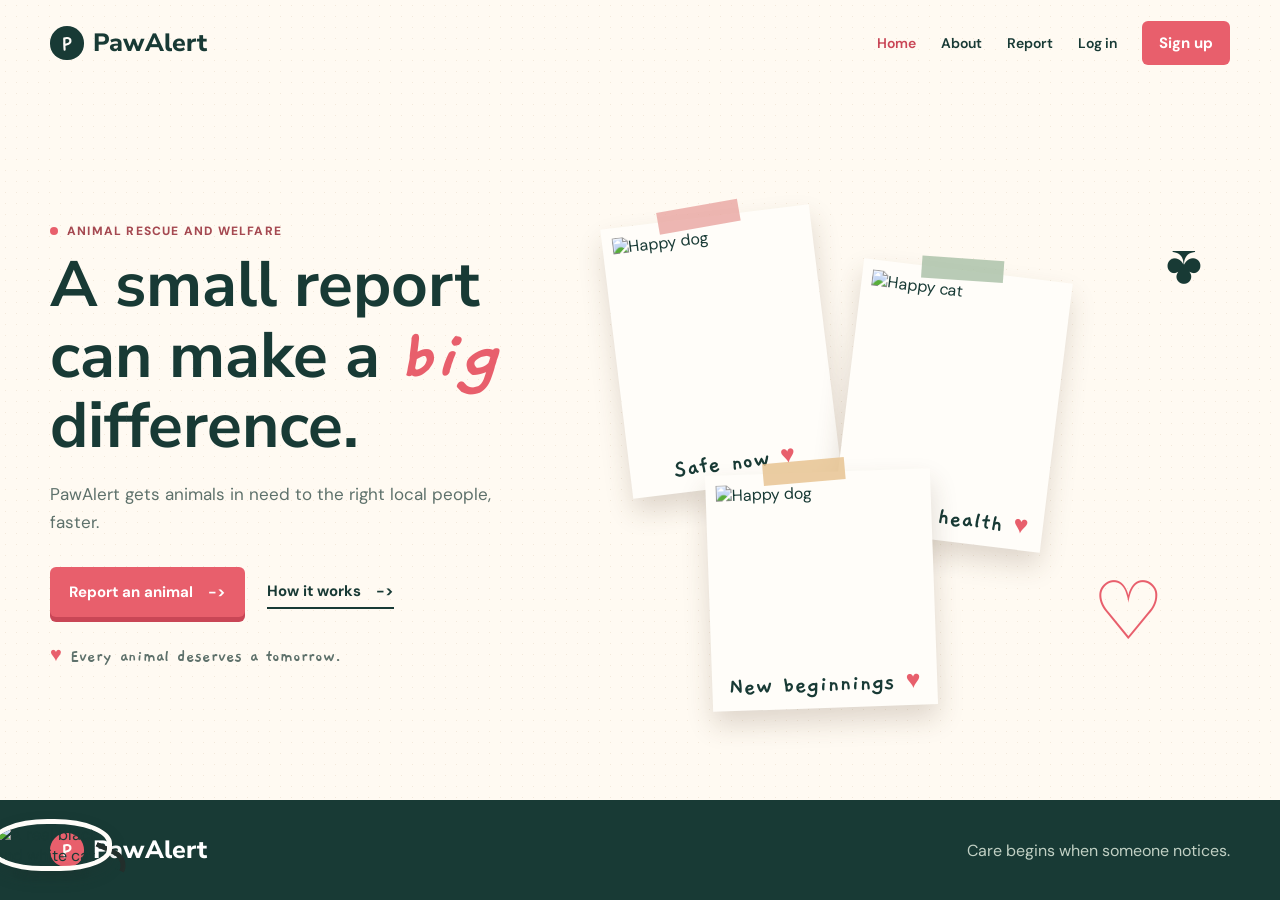
==== frontend/index.html @ 0bded7aa "frontend-developement 1.0" ====
<!doctype html><html lang="en"><head><meta charset="UTF-8"><meta name="viewport" content="width=device-width,initial-scale=1.0"><title>PawAlert | Home</title><link rel="preconnect" href="https://fonts.googleapis.com"><link rel="preconnect" href="https://fonts.gstatic.com" crossorigin><link href="https://fonts.googleapis.com/css2?family=DM+Sans:wght@400;500;600;700&family=Gaegu:wght@400;700&family=Nunito+Sans:opsz,wght@6..12,700;6..12,800;6..12,900&display=swap" rel="stylesheet"><link rel="stylesheet" href="style.css"></head><body><div class="page-texture"></div><div id="cat-companion" class="cat-companion"><span class="cat-bubble">Miso is on patrol</span><img src="https://images.unsplash.com/photo-1514888286974-6c03e2ca1dba?auto=format&fit=crop&w=420&q=85" alt="A real black and white cat"><span class="cat-shadow"></span></div><header class="site-header"><a class="brand" href="index.html"><span class="brand-mark">P</span><span>PawAlert</span></a><nav><a class="active" href="index.html">Home</a><a href="about.html">About</a><a href="report.html">Report</a><a href="login.html">Log in</a><a class="nav-cta" href="signup.html">Sign up</a></nav></header><main class="page-main hero-only"><section class="hero"><div class="hero-copy"><p class="eyebrow"><span></span> Animal rescue and welfare</p><h1>A small report can make a <em>big</em> difference.</h1><p class="hero-description">PawAlert gets animals in need to the right local people, faster.</p><div class="hero-actions"><a class="button button-primary" href="report.html">Report an animal <span>-></span></a><a class="button button-text" href="about.html">How it works <span>-></span></a></div><p class="hero-note"><span class="heart">♥</span> Every animal deserves a tomorrow.</p></div><div class="photo-scatter"><article class="polaroid polaroid-one"><span class="tape tape-pink"></span><img src="https://images.unsplash.com/photo-1583511655857-d19b40a7a54e?auto=format&fit=crop&w=720&q=85" alt="Happy dog"><p>Safe now <span>♥</span></p></article><article class="polaroid polaroid-two"><span class="tape tape-green"></span><img src="https://images.unsplash.com/photo-1514888286974-6c03e2ca1dba?auto=format&fit=crop&w=720&q=85" alt="Happy cat"><p>Back to health <span>♥</span></p></article><article class="polaroid polaroid-three"><span class="tape tape-peach"></span><img src="https://images.unsplash.com/photo-1552053831-71594a27632d?auto=format&fit=crop&w=720&q=85" alt="Happy dog"><p>New beginnings <span>♥</span></p></article><div class="doodle doodle-paw">♣</div><div class="doodle doodle-heart">♡</div></div></section></main><footer><a class="brand" href="index.html"><span class="brand-mark">P</span><span>PawAlert</span></a><p>Care begins when someone notices.</p></footer><script src="script.js"></script></body></html>
---- frontend/style.css ----
@import url('https://fonts.googleapis.com/css2?family=DM+Sans:wght@400;500;600;700&family=Gaegu:wght@400;700&family=Nunito+Sans:opsz,wght@6..12,700;6..12,800;6..12,900&display=swap');
:root { --ink: #183a35; --muted: #5e716b; --paper: #fffaf2; --warm: #f7eee1; --coral: #e85f6c; --coral-dark: #c94656; --sage: #b8c9ab; --line: #e8dac7; --white: #fffdf9; }
* { box-sizing: border-box; }
html { scroll-behavior: smooth; }
body { margin: 0; color: var(--ink); background: var(--paper); font-family: "DM Sans", sans-serif; }
.page-texture { position: fixed; z-index: -1; inset: 0; opacity: .35; pointer-events: none; background-image: radial-gradient(#dbc9b1 0.7px, transparent .7px); background-size: 11px 11px; }
.site-header { width: min(1180px, calc(100% - 48px)); height: 86px; margin: 0 auto; display: flex; justify-content: space-between; align-items: center; }
.brand { color: var(--ink); text-decoration: none; display: inline-flex; align-items: center; gap: 9px; font: 800 25px "Nunito Sans", sans-serif; }
.brand-mark { width: 34px; height: 34px; display: grid; place-items: center; color: var(--white); background: var(--ink); border-radius: 50% 50% 48% 48%; font-family: "Gaegu", cursive; font-size: 24px; }
nav { display: flex; align-items: center; gap: 25px; font-weight: 600; font-size: 14px; }
nav a { color: var(--ink); text-decoration: none; } .nav-login { border-bottom: 2px solid var(--ink); padding-bottom: 3px; }
.nav-cta, .button { border: 0; display: inline-flex; align-items: center; justify-content: center; gap: 15px; font: 700 15px "DM Sans", sans-serif; text-decoration: none; cursor: pointer; }
.nav-cta { color: white; padding: 12px 17px; background: var(--coral); border-radius: 6px; }
.hero { width: min(1180px, calc(100% - 48px)); min-height: 590px; margin: 24px auto 0; display: grid; grid-template-columns: .88fr 1.12fr; align-items: center; gap: 30px; }
.eyebrow { display: flex; gap: 9px; align-items: center; color: #a54951; margin: 0 0 15px; font-size: 12px; font-weight: 800; letter-spacing: 1.2px; text-transform: uppercase; }.eyebrow span { height: 8px; width: 8px; border-radius: 50%; background: var(--coral); }
h1, h2, h3, p { margin-top: 0; } h1, h2 { font-family: "Nunito Sans", sans-serif; letter-spacing: 0; } h1 { max-width: 560px; font-size: clamp(45px, 5vw, 72px); line-height: .98; margin-bottom: 22px; } h1 em { font-family: "Gaegu", cursive; color: var(--coral); font-size: 1.25em; font-weight: 700; }
.hero-description { max-width: 445px; color: var(--muted); font-size: 17px; line-height: 1.65; }.hero-actions { display: flex; flex-wrap: wrap; gap: 22px; align-items: center; margin: 31px 0 26px; }.button-primary { color: white; padding: 15px 19px; border-radius: 6px; background: var(--coral); box-shadow: 0 5px 0 var(--coral-dark); }.button-primary:hover, .nav-cta:hover { background: var(--coral-dark); }.button-text { color: var(--ink); border-bottom: 2px solid var(--ink); padding: 6px 0; }.hero-note { color: var(--muted); font: 700 18px "Gaegu", cursive; }.heart { color: var(--coral); font-size: 20px; }
.photo-scatter { height: 510px; position: relative; }.polaroid { position: absolute; width: 210px; padding: 10px 10px 8px; background: var(--white); box-shadow: 0 14px 27px rgba(80, 56, 35, .18); }.polaroid img { width: 100%; height: 215px; display: block; object-fit: cover; }.polaroid p { margin: 7px 0 0; text-align: center; font: 700 25px "Gaegu", cursive; }.polaroid p span { color: var(--coral); }.polaroid-one { top: 16px; left: 30px; transform: rotate(-7deg); }.polaroid-two { top: 70px; left: 261px; transform: rotate(7deg); }.polaroid-three { top: 272px; left: 123px; transform: rotate(-2deg); width: 225px; }.polaroid-three img { height: 180px; }.tape { position: absolute; width: 82px; height: 22px; top: -12px; left: 58px; opacity: .8; transform: rotate(-3deg); }.tape-pink { background: #e9a6a1; }.tape-green { background: #a8c0a6; }.tape-peach { background: #e7c18d; }.doodle { position: absolute; font-family: "Gaegu", cursive; }.doodle-paw { top: 31px; right: 28px; color: var(--ink); font-size: 55px; transform: rotate(180deg); }.doodle-heart { bottom: 42px; right: 65px; color: var(--coral); font-size: 81px; }
.impact-strip { min-height: 116px; padding: 25px max(24px, calc((100% - 1180px)/2)); color: var(--ink); background: #e6eddf; display: flex; align-items: center; gap: 53px; }.impact-strip div { display: flex; flex-direction: column; }.impact-strip strong { font: 800 26px "Nunito Sans", sans-serif; }.impact-strip span { color: var(--muted); font-size: 13px; }.impact-strip p { margin: 0 0 0 auto; font: 700 26px "Gaegu", cursive; }
.about, .report-section { width: min(1180px, calc(100% - 48px)); padding: 105px 0; margin: auto; }.section-heading { max-width: 670px; }.section-heading h2, .report-section h2 { font-size: clamp(31px, 3vw, 48px); line-height: 1.05; margin-bottom: 35px; }.steps { display: grid; grid-template-columns: repeat(3, 1fr); gap: 22px; }.steps article { padding: 25px 25px 27px; border-top: 3px solid var(--ink); background: rgba(255, 253, 249, .55); }.step-number { color: var(--coral); font-weight: 800; }.steps h3 { font: 800 24px "Nunito Sans", sans-serif; margin: 25px 0 10px; }.steps p, .report-section > div > p { color: var(--muted); line-height: 1.6; margin-bottom: 0; }
.report-section { display: grid; grid-template-columns: .82fr 1.18fr; align-items: center; gap: 95px; }.report-section > div > p { max-width: 420px; }.report-illustration { position: relative; margin-top: 31px; height: 70px; }.report-illustration span { color: var(--coral); position: absolute; font: 700 50px "Gaegu", cursive; }.report-illustration span:nth-child(2) { color: #d9b877; left: 77px; top: 14px; font-size: 26px; }.report-illustration span:nth-child(3) { color: var(--sage); left: 126px; top: 2px; transform: rotate(180deg); }.report-form { padding: 30px; display: grid; gap: 17px; background: #fffdf9; border: 1px solid var(--line); box-shadow: 12px 12px 0 #dce8d2; }.report-form label { display: grid; gap: 7px; font-size: 13px; font-weight: 700; }.report-form input, .report-form select, .report-form textarea { width: 100%; padding: 11px 12px; border: 1px solid #d8c8b5; border-radius: 3px; color: var(--ink); background: #fffdfa; font: 400 14px "DM Sans", sans-serif; }.report-form textarea { resize: vertical; }.report-form .button { justify-self: start; margin-top: 5px; }
footer { min-height: 100px; padding: 22px max(24px, calc((100% - 1180px)/2)); display: flex; justify-content: space-between; align-items: center; color: var(--white); background: var(--ink); } footer .brand { color: white; } footer .brand-mark { background: var(--coral); } footer p { margin: 0; color: #c1d0c4; }
.cat-companion { position: fixed; z-index: 20; top: 120px; left: -2px; width: 106px; animation: wander 27s ease-in-out infinite alternate; pointer-events: none; }.cat-companion img { position: relative; z-index: 2; width: 100%; aspect-ratio: 1; object-fit: cover; object-position: 50% 35%; border: 5px solid #fffdf9; border-radius: 50% 50% 44% 44%; box-shadow: 0 7px 15px rgba(30, 49, 45, .22); }.cat-shadow { display: block; width: 74px; height: 10px; margin: -3px auto 0; border-radius: 50%; background: rgba(26, 46, 40, .2); filter: blur(3px); }.cat-bubble { position: absolute; left: 80px; top: -5px; z-index: 3; width: max-content; padding: 6px 10px; color: var(--ink); background: white; border: 1px solid var(--line); border-radius: 3px; box-shadow: 0 4px 10px rgba(30, 49, 45, .1); font: 700 16px "Gaegu", cursive; opacity: 0; animation: hello 27s ease-in-out infinite alternate; } @keyframes wander { 0%, 10% { transform: translate(0, 0) rotate(-2deg); } 42% { transform: translate(calc(100vw - 160px), 24vh) rotate(3deg); } 72% { transform: translate(calc(56vw - 95px), 60vh) rotate(-3deg); } 100% { transform: translate(calc(100vw - 160px), 72vh) rotate(2deg); } } @keyframes hello { 0%, 10%, 52%, 100% { opacity: 0; } 16%, 43%, 72% { opacity: 1; } }
@media (max-width: 860px) { .site-header { height: 75px; width: min(100% - 32px, 680px); } nav { gap: 13px; font-size: 12px; } nav a:not(.nav-cta) { display: none; }.nav-cta { padding: 10px 12px; }.hero { width: min(100% - 32px, 680px); grid-template-columns: 1fr; margin-top: 38px; }.hero-copy { padding-right: 20px; }.photo-scatter { height: 450px; }.polaroid-one { left: 5%; }.polaroid-two { left: 47%; }.polaroid-three { left: 25%; }.impact-strip { gap: 20px; flex-wrap: wrap; }.impact-strip p { width: 100%; margin: 0; }.about, .report-section { width: min(100% - 32px, 680px); padding: 75px 0; }.steps, .report-section { grid-template-columns: 1fr; }.report-section { gap: 42px; }.cat-companion { transform: scale(.78); transform-origin: left top; animation-duration: 34s; } }
@media (max-width: 500px) { h1 { font-size: 48px; }.hero { min-height: auto; }.photo-scatter { height: 390px; transform: scale(.83); transform-origin: left top; width: 120%; margin-bottom: -56px; }.polaroid { width: 185px; }.polaroid img { height: 185px; }.polaroid-two { left: 45%; }.polaroid-three { left: 24%; }.impact-strip { padding: 25px 16px; }.impact-strip strong { font-size: 22px; }.cat-companion { display: none; } footer { gap: 10px; padding: 22px 16px; } footer p { font-size: 12px; text-align: right; } }

body { min-height: 100vh; display: flex; flex-direction: column; } .page-main { flex: 1; } nav a.active:not(.nav-cta) { color: var(--coral-dark); } .hero-only { display: grid; place-items: center; } .content-page, .form-page { width: min(1080px, calc(100% - 48px)); margin: 0 auto; padding: 90px 0; }.content-page h1, .form-page h1, .auth-card h1 { max-width: 740px; font-size: clamp(39px, 4.4vw, 62px); line-height: 1.03; }.lead, .auth-card > p { color: var(--muted); font-size: 17px; line-height: 1.65; }.steps { margin-top: 50px; }.form-page { display: grid; grid-template-columns: .8fr 1.2fr; gap: 85px; align-items: center; }.auth-main { display: grid; place-items: center; padding: 55px 24px 75px; }.auth-card { width: min(480px, 100%); padding: 34px; border: 1px solid var(--line); background: var(--white); box-shadow: 12px 12px 0 #dce8d2; }.auth-card h1 { font-size: 38px; }.auth-card form { display: grid; gap: 16px; margin: 27px 0 20px; }.auth-card label { display: grid; gap: 7px; font-size: 13px; font-weight: 700; }.auth-card input { padding: 11px 12px; border: 1px solid #d8c8b5; border-radius: 3px; font: 400 14px "DM Sans", sans-serif; }.auth-switch a { color: var(--coral-dark); font-weight: 700; }.form-status { min-height: 20px; margin: 0; font-size: 13px; color: var(--muted); }.form-status.success { color: #23724c; }.form-status.error { color: #b63d4a; }.cat-companion { --cat-delay: 0ms; top: auto; bottom: 22px; left: -10px; width: 122px; animation: catJourney 26s linear infinite; animation-delay: var(--cat-delay); }.cat-companion img { border-radius: 47% 47% 42% 42%; animation: catHead 2.8s ease-in-out infinite; }.cat-shadow { animation: catShadow 2.8s ease-in-out infinite; }.cat-companion::after { content: ""; position: absolute; z-index: 1; right: -19px; bottom: 20px; width: 32px; height: 12px; border: 5px solid #232f2c; border-left: 0; border-bottom: 0; border-radius: 0 20px 0 0; transform: rotate(25deg); animation: tailWave .72s ease-in-out infinite alternate; transform-origin: left center; } @keyframes catJourney { 0%,8% { transform: translateX(0) scaleX(1); } 42% { transform: translateX(calc(100vw - 150px)) scaleX(1); } 50% { transform: translateX(calc(100vw - 150px)) scaleX(-1); } 92% { transform: translateX(0) scaleX(-1); } 100% { transform: translateX(0) scaleX(1); } } @keyframes catHead { 50% { transform: rotate(4deg) translateY(-2px); } } @keyframes catShadow { 50% { transform: scaleX(.82); opacity: .12; } } @keyframes tailWave { to { transform: rotate(-24deg); } } @media (max-width: 860px) { .form-page { grid-template-columns: 1fr; gap: 25px; }.cat-companion { display: none; } }

.otp-area { display: grid; gap: 7px; padding: 13px; border-left: 3px solid var(--coral); background: #fff5f3; }.otp-area[hidden] { display: none; }.otp-area p { margin: 0; color: var(--muted); font-size: 12px; line-height: 1.4; }.success-card { text-align: center; }.success-card .button { margin-top: 20px; }

#help-form textarea { width: 100%; padding: 11px 12px; border: 1px solid #d8c8b5; border-radius: 3px; resize: vertical; font: 400 14px "DM Sans", sans-serif; }
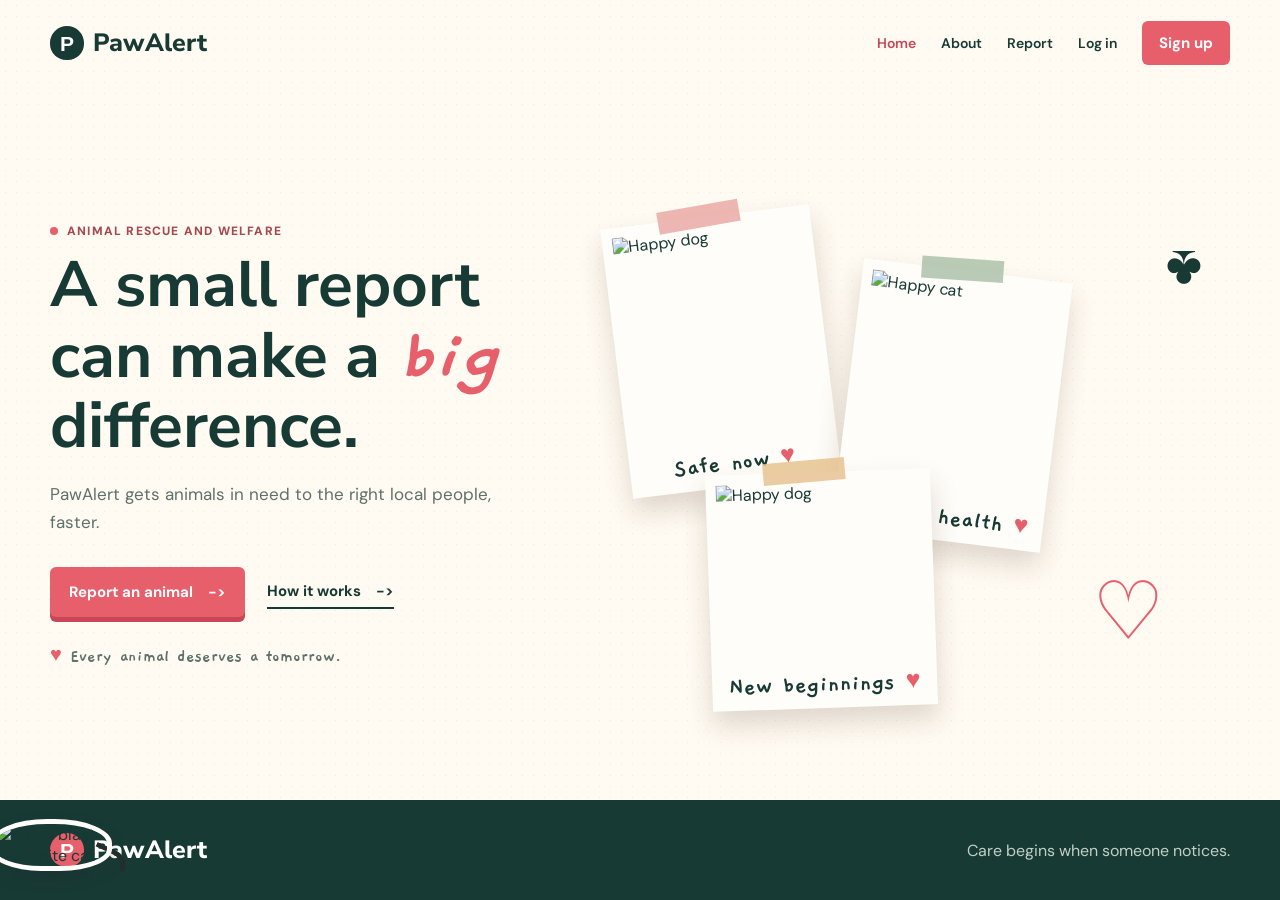
==== commit 2fe797d5: "frontend updated .." ====
--- a/frontend/index.html
+++ b/frontend/index.html
@@ -1 +1,92 @@
-<!doctype html><html lang="en"><head><meta charset="UTF-8"><meta name="viewport" content="width=device-width,initial-scale=1.0"><title>PawAlert | Home</title><link rel="preconnect" href="https://fonts.googleapis.com"><link rel="preconnect" href="https://fonts.gstatic.com" crossorigin><link href="https://fonts.googleapis.com/css2?family=DM+Sans:wght@400;500;600;700&family=Gaegu:wght@400;700&family=Nunito+Sans:opsz,wght@6..12,700;6..12,800;6..12,900&display=swap" rel="stylesheet"><link rel="stylesheet" href="style.css"></head><body><div class="page-texture"></div><div id="cat-companion" class="cat-companion"><span class="cat-bubble">Miso is on patrol</span><img src="https://images.unsplash.com/photo-1514888286974-6c03e2ca1dba?auto=format&fit=crop&w=420&q=85" alt="A real black and white cat"><span class="cat-shadow"></span></div><header class="site-header"><a class="brand" href="index.html"><span class="brand-mark">P</span><span>PawAlert</span></a><nav><a class="active" href="index.html">Home</a><a href="about.html">About</a><a href="report.html">Report</a><a href="login.html">Log in</a><a class="nav-cta" href="signup.html">Sign up</a></nav></header><main class="page-main hero-only"><section class="hero"><div class="hero-copy"><p class="eyebrow"><span></span> Animal rescue and welfare</p><h1>A small report can make a <em>big</em> difference.</h1><p class="hero-description">PawAlert gets animals in need to the right local people, faster.</p><div class="hero-actions"><a class="button button-primary" href="report.html">Report an animal <span>-></span></a><a class="button button-text" href="about.html">How it works <span>-></span></a></div><p class="hero-note"><span class="heart">♥</span> Every animal deserves a tomorrow.</p></div><div class="photo-scatter"><article class="polaroid polaroid-one"><span class="tape tape-pink"></span><img src="https://images.unsplash.com/photo-1583511655857-d19b40a7a54e?auto=format&fit=crop&w=720&q=85" alt="Happy dog"><p>Safe now <span>♥</span></p></article><article class="polaroid polaroid-two"><span class="tape tape-green"></span><img src="https://images.unsplash.com/photo-1514888286974-6c03e2ca1dba?auto=format&fit=crop&w=720&q=85" alt="Happy cat"><p>Back to health <span>♥</span></p></article><article class="polaroid polaroid-three"><span class="tape tape-peach"></span><img src="https://images.unsplash.com/photo-1552053831-71594a27632d?auto=format&fit=crop&w=720&q=85" alt="Happy dog"><p>New beginnings <span>♥</span></p></article><div class="doodle doodle-paw">♣</div><div class="doodle doodle-heart">♡</div></div></section></main><footer><a class="brand" href="index.html"><span class="brand-mark">P</span><span>PawAlert</span></a><p>Care begins when someone notices.</p></footer><script src="script.js"></script></body></html>
+<!doctype html>
+<html lang="en">
+  <head>
+    <meta charset="UTF-8" />
+    <meta name="viewport" content="width=device-width,initial-scale=1.0" />
+    <title>PawAlert | Home</title>
+    <link rel="preconnect" href="https://fonts.googleapis.com" />
+    <link rel="preconnect" href="https://fonts.gstatic.com" crossorigin />
+    <link
+      href="https://fonts.googleapis.com/css2?family=DM+Sans:wght@400;500;600;700&family=Gaegu:wght@400;700&family=Nunito+Sans:opsz,wght@6..12,700;6..12,800;6..12,900&display=swap"
+      rel="stylesheet"
+    />
+    <link rel="stylesheet" href="style.css" />
+  </head>
+  <body>
+    <div class="page-texture"></div>
+    <div id="cat-companion" class="cat-companion">
+      <span class="cat-bubble">Miso is on patrol</span
+      ><img
+        src="https://images.unsplash.com/photo-1514888286974-6c03e2ca1dba?auto=format&fit=crop&w=420&q=85"
+        alt="A real black and white cat"
+      /><span class="cat-shadow"></span>
+    </div>
+    <header class="site-header">
+      <a class="brand" href="index.html"
+        ><span class="brand-mark">P</span><span>PawAlert</span></a
+      >
+      <nav>
+        <a class="active" href="index.html">Home</a
+        ><a href="about.html">About</a><a href="report.html">Report</a
+        ><a href="login.html">Log in</a
+        ><a class="nav-cta" href="signup.html">Sign up</a>
+      </nav>
+    </header>
+    <main class="page-main hero-only">
+      <section class="hero">
+        <div class="hero-copy">
+          <p class="eyebrow"><span></span> Animal rescue and welfare</p>
+          <h1>A small report can make a <em>big</em> difference.</h1>
+          <p class="hero-description">
+            PawAlert gets animals in need to the right local people, faster.
+          </p>
+          <div class="hero-actions">
+            <a class="button button-primary" href="report.html"
+              >Report an animal <span>-></span></a
+            ><a class="button button-text" href="about.html"
+              >How it works <span>-></span></a
+            >
+          </div>
+          <p class="hero-note">
+            <span class="heart">♥</span> Every animal deserves a tomorrow.
+          </p>
+        </div>
+        <div class="photo-scatter">
+          <article class="polaroid polaroid-one">
+            <span class="tape tape-pink"></span
+            ><img
+              src="https://images.unsplash.com/photo-1583511655857-d19b40a7a54e?auto=format&fit=crop&w=720&q=85"
+              alt="Happy dog"
+            />
+            <p>Safe now <span>♥</span></p>
+          </article>
+          <article class="polaroid polaroid-two">
+            <span class="tape tape-green"></span
+            ><img
+              src="https://images.unsplash.com/photo-1514888286974-6c03e2ca1dba?auto=format&fit=crop&w=720&q=85"
+              alt="Happy cat"
+            />
+            <p>Back to health <span>♥</span></p>
+          </article>
+          <article class="polaroid polaroid-three">
+            <span class="tape tape-peach"></span
+            ><img
+              src="https://images.unsplash.com/photo-1552053831-71594a27632d?auto=format&fit=crop&w=720&q=85"
+              alt="Happy dog"
+            />
+            <p>New beginnings <span>♥</span></p>
+          </article>
+          <div class="doodle doodle-paw">♣</div>
+          <div class="doodle doodle-heart">♡</div>
+        </div>
+      </section>
+    </main>
+    <footer>
+      <a class="brand" href="index.html"
+        ><span class="brand-mark">P</span><span>PawAlert</span></a
+      >
+      <p>Care begins when someone notices.</p>
+    </footer>
+    <script src="script.js"></script>
+  </body>
+</html>
--- a/frontend/style.css
+++ b/frontend/style.css
@@ -1,31 +1,2413 @@
-@import url('https://fonts.googleapis.com/css2?family=DM+Sans:wght@400;500;600;700&family=Gaegu:wght@400;700&family=Nunito+Sans:opsz,wght@6..12,700;6..12,800;6..12,900&display=swap');
-:root { --ink: #183a35; --muted: #5e716b; --paper: #fffaf2; --warm: #f7eee1; --coral: #e85f6c; --coral-dark: #c94656; --sage: #b8c9ab; --line: #e8dac7; --white: #fffdf9; }
-* { box-sizing: border-box; }
-html { scroll-behavior: smooth; }
-body { margin: 0; color: var(--ink); background: var(--paper); font-family: "DM Sans", sans-serif; }
-.page-texture { position: fixed; z-index: -1; inset: 0; opacity: .35; pointer-events: none; background-image: radial-gradient(#dbc9b1 0.7px, transparent .7px); background-size: 11px 11px; }
-.site-header { width: min(1180px, calc(100% - 48px)); height: 86px; margin: 0 auto; display: flex; justify-content: space-between; align-items: center; }
-.brand { color: var(--ink); text-decoration: none; display: inline-flex; align-items: center; gap: 9px; font: 800 25px "Nunito Sans", sans-serif; }
-.brand-mark { width: 34px; height: 34px; display: grid; place-items: center; color: var(--white); background: var(--ink); border-radius: 50% 50% 48% 48%; font-family: "Gaegu", cursive; font-size: 24px; }
-nav { display: flex; align-items: center; gap: 25px; font-weight: 600; font-size: 14px; }
-nav a { color: var(--ink); text-decoration: none; } .nav-login { border-bottom: 2px solid var(--ink); padding-bottom: 3px; }
-.nav-cta, .button { border: 0; display: inline-flex; align-items: center; justify-content: center; gap: 15px; font: 700 15px "DM Sans", sans-serif; text-decoration: none; cursor: pointer; }
-.nav-cta { color: white; padding: 12px 17px; background: var(--coral); border-radius: 6px; }
-.hero { width: min(1180px, calc(100% - 48px)); min-height: 590px; margin: 24px auto 0; display: grid; grid-template-columns: .88fr 1.12fr; align-items: center; gap: 30px; }
-.eyebrow { display: flex; gap: 9px; align-items: center; color: #a54951; margin: 0 0 15px; font-size: 12px; font-weight: 800; letter-spacing: 1.2px; text-transform: uppercase; }.eyebrow span { height: 8px; width: 8px; border-radius: 50%; background: var(--coral); }
-h1, h2, h3, p { margin-top: 0; } h1, h2 { font-family: "Nunito Sans", sans-serif; letter-spacing: 0; } h1 { max-width: 560px; font-size: clamp(45px, 5vw, 72px); line-height: .98; margin-bottom: 22px; } h1 em { font-family: "Gaegu", cursive; color: var(--coral); font-size: 1.25em; font-weight: 700; }
-.hero-description { max-width: 445px; color: var(--muted); font-size: 17px; line-height: 1.65; }.hero-actions { display: flex; flex-wrap: wrap; gap: 22px; align-items: center; margin: 31px 0 26px; }.button-primary { color: white; padding: 15px 19px; border-radius: 6px; background: var(--coral); box-shadow: 0 5px 0 var(--coral-dark); }.button-primary:hover, .nav-cta:hover { background: var(--coral-dark); }.button-text { color: var(--ink); border-bottom: 2px solid var(--ink); padding: 6px 0; }.hero-note { color: var(--muted); font: 700 18px "Gaegu", cursive; }.heart { color: var(--coral); font-size: 20px; }
-.photo-scatter { height: 510px; position: relative; }.polaroid { position: absolute; width: 210px; padding: 10px 10px 8px; background: var(--white); box-shadow: 0 14px 27px rgba(80, 56, 35, .18); }.polaroid img { width: 100%; height: 215px; display: block; object-fit: cover; }.polaroid p { margin: 7px 0 0; text-align: center; font: 700 25px "Gaegu", cursive; }.polaroid p span { color: var(--coral); }.polaroid-one { top: 16px; left: 30px; transform: rotate(-7deg); }.polaroid-two { top: 70px; left: 261px; transform: rotate(7deg); }.polaroid-three { top: 272px; left: 123px; transform: rotate(-2deg); width: 225px; }.polaroid-three img { height: 180px; }.tape { position: absolute; width: 82px; height: 22px; top: -12px; left: 58px; opacity: .8; transform: rotate(-3deg); }.tape-pink { background: #e9a6a1; }.tape-green { background: #a8c0a6; }.tape-peach { background: #e7c18d; }.doodle { position: absolute; font-family: "Gaegu", cursive; }.doodle-paw { top: 31px; right: 28px; color: var(--ink); font-size: 55px; transform: rotate(180deg); }.doodle-heart { bottom: 42px; right: 65px; color: var(--coral); font-size: 81px; }
-.impact-strip { min-height: 116px; padding: 25px max(24px, calc((100% - 1180px)/2)); color: var(--ink); background: #e6eddf; display: flex; align-items: center; gap: 53px; }.impact-strip div { display: flex; flex-direction: column; }.impact-strip strong { font: 800 26px "Nunito Sans", sans-serif; }.impact-strip span { color: var(--muted); font-size: 13px; }.impact-strip p { margin: 0 0 0 auto; font: 700 26px "Gaegu", cursive; }
-.about, .report-section { width: min(1180px, calc(100% - 48px)); padding: 105px 0; margin: auto; }.section-heading { max-width: 670px; }.section-heading h2, .report-section h2 { font-size: clamp(31px, 3vw, 48px); line-height: 1.05; margin-bottom: 35px; }.steps { display: grid; grid-template-columns: repeat(3, 1fr); gap: 22px; }.steps article { padding: 25px 25px 27px; border-top: 3px solid var(--ink); background: rgba(255, 253, 249, .55); }.step-number { color: var(--coral); font-weight: 800; }.steps h3 { font: 800 24px "Nunito Sans", sans-serif; margin: 25px 0 10px; }.steps p, .report-section > div > p { color: var(--muted); line-height: 1.6; margin-bottom: 0; }
-.report-section { display: grid; grid-template-columns: .82fr 1.18fr; align-items: center; gap: 95px; }.report-section > div > p { max-width: 420px; }.report-illustration { position: relative; margin-top: 31px; height: 70px; }.report-illustration span { color: var(--coral); position: absolute; font: 700 50px "Gaegu", cursive; }.report-illustration span:nth-child(2) { color: #d9b877; left: 77px; top: 14px; font-size: 26px; }.report-illustration span:nth-child(3) { color: var(--sage); left: 126px; top: 2px; transform: rotate(180deg); }.report-form { padding: 30px; display: grid; gap: 17px; background: #fffdf9; border: 1px solid var(--line); box-shadow: 12px 12px 0 #dce8d2; }.report-form label { display: grid; gap: 7px; font-size: 13px; font-weight: 700; }.report-form input, .report-form select, .report-form textarea { width: 100%; padding: 11px 12px; border: 1px solid #d8c8b5; border-radius: 3px; color: var(--ink); background: #fffdfa; font: 400 14px "DM Sans", sans-serif; }.report-form textarea { resize: vertical; }.report-form .button { justify-self: start; margin-top: 5px; }
-footer { min-height: 100px; padding: 22px max(24px, calc((100% - 1180px)/2)); display: flex; justify-content: space-between; align-items: center; color: var(--white); background: var(--ink); } footer .brand { color: white; } footer .brand-mark { background: var(--coral); } footer p { margin: 0; color: #c1d0c4; }
-.cat-companion { position: fixed; z-index: 20; top: 120px; left: -2px; width: 106px; animation: wander 27s ease-in-out infinite alternate; pointer-events: none; }.cat-companion img { position: relative; z-index: 2; width: 100%; aspect-ratio: 1; object-fit: cover; object-position: 50% 35%; border: 5px solid #fffdf9; border-radius: 50% 50% 44% 44%; box-shadow: 0 7px 15px rgba(30, 49, 45, .22); }.cat-shadow { display: block; width: 74px; height: 10px; margin: -3px auto 0; border-radius: 50%; background: rgba(26, 46, 40, .2); filter: blur(3px); }.cat-bubble { position: absolute; left: 80px; top: -5px; z-index: 3; width: max-content; padding: 6px 10px; color: var(--ink); background: white; border: 1px solid var(--line); border-radius: 3px; box-shadow: 0 4px 10px rgba(30, 49, 45, .1); font: 700 16px "Gaegu", cursive; opacity: 0; animation: hello 27s ease-in-out infinite alternate; } @keyframes wander { 0%, 10% { transform: translate(0, 0) rotate(-2deg); } 42% { transform: translate(calc(100vw - 160px), 24vh) rotate(3deg); } 72% { transform: translate(calc(56vw - 95px), 60vh) rotate(-3deg); } 100% { transform: translate(calc(100vw - 160px), 72vh) rotate(2deg); } } @keyframes hello { 0%, 10%, 52%, 100% { opacity: 0; } 16%, 43%, 72% { opacity: 1; } }
-@media (max-width: 860px) { .site-header { height: 75px; width: min(100% - 32px, 680px); } nav { gap: 13px; font-size: 12px; } nav a:not(.nav-cta) { display: none; }.nav-cta { padding: 10px 12px; }.hero { width: min(100% - 32px, 680px); grid-template-columns: 1fr; margin-top: 38px; }.hero-copy { padding-right: 20px; }.photo-scatter { height: 450px; }.polaroid-one { left: 5%; }.polaroid-two { left: 47%; }.polaroid-three { left: 25%; }.impact-strip { gap: 20px; flex-wrap: wrap; }.impact-strip p { width: 100%; margin: 0; }.about, .report-section { width: min(100% - 32px, 680px); padding: 75px 0; }.steps, .report-section { grid-template-columns: 1fr; }.report-section { gap: 42px; }.cat-companion { transform: scale(.78); transform-origin: left top; animation-duration: 34s; } }
-@media (max-width: 500px) { h1 { font-size: 48px; }.hero { min-height: auto; }.photo-scatter { height: 390px; transform: scale(.83); transform-origin: left top; width: 120%; margin-bottom: -56px; }.polaroid { width: 185px; }.polaroid img { height: 185px; }.polaroid-two { left: 45%; }.polaroid-three { left: 24%; }.impact-strip { padding: 25px 16px; }.impact-strip strong { font-size: 22px; }.cat-companion { display: none; } footer { gap: 10px; padding: 22px 16px; } footer p { font-size: 12px; text-align: right; } }
+:root {
+  --ink: #183a35;
+  --muted: #5e716b;
+  --paper: #fffaf2;
+  --warm: #f7eee1;
+  --coral: #e85f6c;
+  --coral-dark: #c94656;
+  --sage: #b8c9ab;
+  --line: #e8dac7;
+  --white: #fffdf9;
+}
+* {
+  box-sizing: border-box;
+}
+html {
+  scroll-behavior: smooth;
+}
+body {
+  margin: 0;
+  color: var(--ink);
+  background: var(--paper);
+  font-family: "DM Sans", sans-serif;
+}
+.page-texture {
+  position: fixed;
+  z-index: -1;
+  inset: 0;
+  opacity: 0.35;
+  pointer-events: none;
+  background-image: radial-gradient(#dbc9b1 0.7px, transparent 0.7px);
+  background-size: 11px 11px;
+}
+.site-header {
+  width: min(1180px, calc(100% - 48px));
+  height: 86px;
+  margin: 0 auto;
+  display: flex;
+  justify-content: space-between;
+  align-items: center;
+}
+.brand {
+  color: var(--ink);
+  text-decoration: none;
+  display: inline-flex;
+  align-items: center;
+  gap: 9px;
+  font:
+    800 25px "Nunito Sans",
+    sans-serif;
+}
+.brand-mark {
+  width: 34px;
+  height: 34px;
+  display: grid;
+  place-items: center;
+  color: var(--white);
+  background: var(--ink);
+  border-radius: 50% 50% 48% 48%;
+  font-family: ui-rounded, "Arial Rounded MT Bold", "Trebuchet MS", sans-serif;
+  font-size: 21px;
+  font-weight: 900;
+  line-height: 1;
+}
+nav {
+  display: flex;
+  align-items: center;
+  gap: 25px;
+  font-weight: 600;
+  font-size: 14px;
+}
+nav a {
+  color: var(--ink);
+  text-decoration: none;
+}
+.nav-login {
+  border-bottom: 2px solid var(--ink);
+  padding-bottom: 3px;
+}
+.nav-cta,
+.button {
+  border: 0;
+  display: inline-flex;
+  align-items: center;
+  justify-content: center;
+  gap: 15px;
+  font:
+    700 15px "DM Sans",
+    sans-serif;
+  text-decoration: none;
+  cursor: pointer;
+}
+.nav-cta {
+  color: white;
+  padding: 12px 17px;
+  background: var(--coral);
+  border-radius: 6px;
+}
+.hero {
+  width: min(1180px, calc(100% - 48px));
+  min-height: 590px;
+  margin: 24px auto 0;
+  display: grid;
+  grid-template-columns: 0.88fr 1.12fr;
+  align-items: center;
+  gap: 30px;
+}
+.eyebrow {
+  display: flex;
+  gap: 9px;
+  align-items: center;
+  color: #a54951;
+  margin: 0 0 15px;
+  font-size: 12px;
+  font-weight: 800;
+  letter-spacing: 1.2px;
+  text-transform: uppercase;
+}
+.eyebrow span {
+  height: 8px;
+  width: 8px;
+  border-radius: 50%;
+  background: var(--coral);
+}
+h1,
+h2,
+h3,
+p {
+  margin-top: 0;
+}
+h1,
+h2 {
+  font-family: "Nunito Sans", sans-serif;
+  letter-spacing: 0;
+}
+h1 {
+  max-width: 560px;
+  font-size: clamp(45px, 5vw, 72px);
+  line-height: 0.98;
+  margin-bottom: 22px;
+}
+h1 em {
+  font-family: "Gaegu", cursive;
+  color: var(--coral);
+  font-size: 1.25em;
+  font-weight: 700;
+}
+.hero-description {
+  max-width: 445px;
+  color: var(--muted);
+  font-size: 17px;
+  line-height: 1.65;
+}
+.hero-actions {
+  display: flex;
+  flex-wrap: wrap;
+  gap: 22px;
+  align-items: center;
+  margin: 31px 0 26px;
+}
+.button-primary {
+  color: white;
+  padding: 15px 19px;
+  border-radius: 6px;
+  background: var(--coral);
+  box-shadow: 0 5px 0 var(--coral-dark);
+}
+.button-primary:hover,
+.nav-cta:hover {
+  background: var(--coral-dark);
+}
+.button-text {
+  color: var(--ink);
+  border-bottom: 2px solid var(--ink);
+  padding: 6px 0;
+}
+.hero-note {
+  color: var(--muted);
+  font:
+    700 18px "Gaegu",
+    cursive;
+}
+.heart {
+  color: var(--coral);
+  font-size: 20px;
+}
+.photo-scatter {
+  height: 510px;
+  position: relative;
+}
+.polaroid {
+  position: absolute;
+  width: 210px;
+  padding: 10px 10px 8px;
+  background: var(--white);
+  box-shadow: 0 14px 27px rgba(80, 56, 35, 0.18);
+}
+.polaroid img {
+  width: 100%;
+  height: 215px;
+  display: block;
+  object-fit: cover;
+}
+.polaroid p {
+  margin: 7px 0 0;
+  text-align: center;
+  font:
+    700 25px "Gaegu",
+    cursive;
+}
+.polaroid p span {
+  color: var(--coral);
+}
+.polaroid-one {
+  top: 16px;
+  left: 30px;
+  transform: rotate(-7deg);
+}
+.polaroid-two {
+  top: 70px;
+  left: 261px;
+  transform: rotate(7deg);
+}
+.polaroid-three {
+  top: 272px;
+  left: 123px;
+  transform: rotate(-2deg);
+  width: 225px;
+}
+.polaroid-three img {
+  height: 180px;
+}
+.tape {
+  position: absolute;
+  width: 82px;
+  height: 22px;
+  top: -12px;
+  left: 58px;
+  opacity: 0.8;
+  transform: rotate(-3deg);
+}
+.tape-pink {
+  background: #e9a6a1;
+}
+.tape-green {
+  background: #a8c0a6;
+}
+.tape-peach {
+  background: #e7c18d;
+}
+.doodle {
+  position: absolute;
+  font-family: "Gaegu", cursive;
+}
+.doodle-paw {
+  top: 31px;
+  right: 28px;
+  color: var(--ink);
+  font-size: 55px;
+  transform: rotate(180deg);
+}
+.doodle-heart {
+  bottom: 42px;
+  right: 65px;
+  color: var(--coral);
+  font-size: 81px;
+}
+.impact-strip {
+  min-height: 116px;
+  padding: 25px max(24px, calc((100% - 1180px) / 2));
+  color: var(--ink);
+  background: #e6eddf;
+  display: flex;
+  align-items: center;
+  gap: 53px;
+}
+.impact-strip div {
+  display: flex;
+  flex-direction: column;
+}
+.impact-strip strong {
+  font:
+    800 26px "Nunito Sans",
+    sans-serif;
+}
+.impact-strip span {
+  color: var(--muted);
+  font-size: 13px;
+}
+.impact-strip p {
+  margin: 0 0 0 auto;
+  font:
+    700 26px "Gaegu",
+    cursive;
+}
+.about,
+.report-section {
+  width: min(1180px, calc(100% - 48px));
+  padding: 105px 0;
+  margin: auto;
+}
+.section-heading {
+  max-width: 670px;
+}
+.section-heading h2,
+.report-section h2 {
+  font-size: clamp(31px, 3vw, 48px);
+  line-height: 1.05;
+  margin-bottom: 35px;
+}
+.steps {
+  display: grid;
+  grid-template-columns: repeat(3, 1fr);
+  gap: 22px;
+}
+.steps article {
+  padding: 25px 25px 27px;
+  border-top: 3px solid var(--ink);
+  background: rgba(255, 253, 249, 0.55);
+}
+.step-number {
+  color: var(--coral);
+  font-weight: 800;
+}
+.steps h3 {
+  font:
+    800 24px "Nunito Sans",
+    sans-serif;
+  margin: 25px 0 10px;
+}
+.steps p,
+.report-section > div > p {
+  color: var(--muted);
+  line-height: 1.6;
+  margin-bottom: 0;
+}
+.report-section {
+  display: grid;
+  grid-template-columns: 0.82fr 1.18fr;
+  align-items: center;
+  gap: 95px;
+}
+.report-section > div > p {
+  max-width: 420px;
+}
+.report-illustration {
+  position: relative;
+  margin-top: 31px;
+  height: 70px;
+}
+.report-illustration span {
+  color: var(--coral);
+  position: absolute;
+  font:
+    700 50px "Gaegu",
+    cursive;
+}
+.report-illustration span:nth-child(2) {
+  color: #d9b877;
+  left: 77px;
+  top: 14px;
+  font-size: 26px;
+}
+.report-illustration span:nth-child(3) {
+  color: var(--sage);
+  left: 126px;
+  top: 2px;
+  transform: rotate(180deg);
+}
+.report-form {
+  padding: 30px;
+  display: grid;
+  gap: 17px;
+  background: #fffdf9;
+  border: 1px solid var(--line);
+  box-shadow: 12px 12px 0 #dce8d2;
+}
+.report-form label {
+  display: grid;
+  gap: 7px;
+  font-size: 13px;
+  font-weight: 700;
+}
+.report-form input,
+.report-form select,
+.report-form textarea {
+  width: 100%;
+  padding: 11px 12px;
+  border: 1px solid #d8c8b5;
+  border-radius: 3px;
+  color: var(--ink);
+  background: #fffdfa;
+  font:
+    400 14px "DM Sans",
+    sans-serif;
+}
+.report-form textarea {
+  resize: vertical;
+}
+.report-form .button {
+  justify-self: start;
+  margin-top: 5px;
+}
+footer {
+  min-height: 100px;
+  padding: 22px max(24px, calc((100% - 1180px) / 2));
+  display: flex;
+  justify-content: space-between;
+  align-items: center;
+  color: var(--white);
+  background: var(--ink);
+}
+footer .brand {
+  color: white;
+}
+footer .brand-mark {
+  background: var(--coral);
+}
+footer p {
+  margin: 0;
+  color: #c1d0c4;
+}
+.cat-companion {
+  position: fixed;
+  z-index: 20;
+  top: 120px;
+  left: -2px;
+  width: 106px;
+  animation: wander 27s ease-in-out infinite alternate;
+  pointer-events: none;
+}
+.cat-companion img {
+  position: relative;
+  z-index: 2;
+  width: 100%;
+  aspect-ratio: 1;
+  object-fit: cover;
+  object-position: 50% 35%;
+  border: 5px solid #fffdf9;
+  border-radius: 50% 50% 44% 44%;
+  box-shadow: 0 7px 15px rgba(30, 49, 45, 0.22);
+}
+.cat-shadow {
+  display: block;
+  width: 74px;
+  height: 10px;
+  margin: -3px auto 0;
+  border-radius: 50%;
+  background: rgba(26, 46, 40, 0.2);
+  filter: blur(3px);
+}
+.cat-bubble {
+  position: absolute;
+  left: 80px;
+  top: -5px;
+  z-index: 3;
+  width: max-content;
+  padding: 6px 10px;
+  color: var(--ink);
+  background: white;
+  border: 1px solid var(--line);
+  border-radius: 3px;
+  box-shadow: 0 4px 10px rgba(30, 49, 45, 0.1);
+  font:
+    700 16px "Gaegu",
+    cursive;
+  opacity: 0;
+  animation: hello 27s ease-in-out infinite alternate;
+}
+@keyframes wander {
+  0%,
+  10% {
+    transform: translate(0, 0) rotate(-2deg);
+  }
+  42% {
+    transform: translate(calc(100vw - 160px), 24vh) rotate(3deg);
+  }
+  72% {
+    transform: translate(calc(56vw - 95px), 60vh) rotate(-3deg);
+  }
+  100% {
+    transform: translate(calc(100vw - 160px), 72vh) rotate(2deg);
+  }
+}
+@keyframes hello {
+  0%,
+  10%,
+  52%,
+  100% {
+    opacity: 0;
+  }
+  16%,
+  43%,
+  72% {
+    opacity: 1;
+  }
+}
+@media (max-width: 860px) {
+  .site-header {
+    height: 75px;
+    width: min(100% - 32px, 680px);
+  }
+  nav {
+    gap: 13px;
+    font-size: 12px;
+  }
+  nav a:not(.nav-cta) {
+    display: none;
+  }
+  .nav-cta {
+    padding: 10px 12px;
+  }
+  .hero {
+    width: min(100% - 32px, 680px);
+    grid-template-columns: 1fr;
+    margin-top: 38px;
+  }
+  .hero-copy {
+    padding-right: 20px;
+  }
+  .photo-scatter {
+    height: 450px;
+  }
+  .polaroid-one {
+    left: 5%;
+  }
+  .polaroid-two {
+    left: 47%;
+  }
+  .polaroid-three {
+    left: 25%;
+  }
+  .impact-strip {
+    gap: 20px;
+    flex-wrap: wrap;
+  }
+  .impact-strip p {
+    width: 100%;
+    margin: 0;
+  }
+  .about,
+  .report-section {
+    width: min(100% - 32px, 680px);
+    padding: 75px 0;
+  }
+  .steps,
+  .report-section {
+    grid-template-columns: 1fr;
+  }
+  .report-section {
+    gap: 42px;
+  }
+  .cat-companion {
+    transform: scale(0.78);
+    transform-origin: left top;
+    animation-duration: 34s;
+  }
+}
+@media (max-width: 500px) {
+  h1 {
+    font-size: 48px;
+  }
+  .hero {
+    min-height: auto;
+  }
+  .photo-scatter {
+    height: 390px;
+    transform: scale(0.83);
+    transform-origin: left top;
+    width: 120%;
+    margin-bottom: -56px;
+  }
+  .polaroid {
+    width: 185px;
+  }
+  .polaroid img {
+    height: 185px;
+  }
+  .polaroid-two {
+    left: 45%;
+  }
+  .polaroid-three {
+    left: 24%;
+  }
+  .impact-strip {
+    padding: 25px 16px;
+  }
+  .impact-strip strong {
+    font-size: 22px;
+  }
+  .cat-companion {
+    display: none;
+  }
+  footer {
+    gap: 10px;
+    padding: 22px 16px;
+  }
+  footer p {
+    font-size: 12px;
+    text-align: right;
+  }
+}
 
-body { min-height: 100vh; display: flex; flex-direction: column; } .page-main { flex: 1; } nav a.active:not(.nav-cta) { color: var(--coral-dark); } .hero-only { display: grid; place-items: center; } .content-page, .form-page { width: min(1080px, calc(100% - 48px)); margin: 0 auto; padding: 90px 0; }.content-page h1, .form-page h1, .auth-card h1 { max-width: 740px; font-size: clamp(39px, 4.4vw, 62px); line-height: 1.03; }.lead, .auth-card > p { color: var(--muted); font-size: 17px; line-height: 1.65; }.steps { margin-top: 50px; }.form-page { display: grid; grid-template-columns: .8fr 1.2fr; gap: 85px; align-items: center; }.auth-main { display: grid; place-items: center; padding: 55px 24px 75px; }.auth-card { width: min(480px, 100%); padding: 34px; border: 1px solid var(--line); background: var(--white); box-shadow: 12px 12px 0 #dce8d2; }.auth-card h1 { font-size: 38px; }.auth-card form { display: grid; gap: 16px; margin: 27px 0 20px; }.auth-card label { display: grid; gap: 7px; font-size: 13px; font-weight: 700; }.auth-card input { padding: 11px 12px; border: 1px solid #d8c8b5; border-radius: 3px; font: 400 14px "DM Sans", sans-serif; }.auth-switch a { color: var(--coral-dark); font-weight: 700; }.form-status { min-height: 20px; margin: 0; font-size: 13px; color: var(--muted); }.form-status.success { color: #23724c; }.form-status.error { color: #b63d4a; }.cat-companion { --cat-delay: 0ms; top: auto; bottom: 22px; left: -10px; width: 122px; animation: catJourney 26s linear infinite; animation-delay: var(--cat-delay); }.cat-companion img { border-radius: 47% 47% 42% 42%; animation: catHead 2.8s ease-in-out infinite; }.cat-shadow { animation: catShadow 2.8s ease-in-out infinite; }.cat-companion::after { content: ""; position: absolute; z-index: 1; right: -19px; bottom: 20px; width: 32px; height: 12px; border: 5px solid #232f2c; border-left: 0; border-bottom: 0; border-radius: 0 20px 0 0; transform: rotate(25deg); animation: tailWave .72s ease-in-out infinite alternate; transform-origin: left center; } @keyframes catJourney { 0%,8% { transform: translateX(0) scaleX(1); } 42% { transform: translateX(calc(100vw - 150px)) scaleX(1); } 50% { transform: translateX(calc(100vw - 150px)) scaleX(-1); } 92% { transform: translateX(0) scaleX(-1); } 100% { transform: translateX(0) scaleX(1); } } @keyframes catHead { 50% { transform: rotate(4deg) translateY(-2px); } } @keyframes catShadow { 50% { transform: scaleX(.82); opacity: .12; } } @keyframes tailWave { to { transform: rotate(-24deg); } } @media (max-width: 860px) { .form-page { grid-template-columns: 1fr; gap: 25px; }.cat-companion { display: none; } }
+body {
+  min-height: 100vh;
+  display: flex;
+  flex-direction: column;
+}
+.page-main {
+  flex: 1;
+}
+nav a.active:not(.nav-cta) {
+  color: var(--coral-dark);
+}
+.hero-only {
+  display: grid;
+  place-items: center;
+}
+.content-page,
+.form-page {
+  width: min(1080px, calc(100% - 48px));
+  margin: 0 auto;
+  padding: 90px 0;
+}
+.content-page h1,
+.form-page h1,
+.auth-card h1 {
+  max-width: 740px;
+  font-size: clamp(39px, 4.4vw, 62px);
+  line-height: 1.03;
+}
+.lead,
+.auth-card > p {
+  color: var(--muted);
+  font-size: 17px;
+  line-height: 1.65;
+}
+.steps {
+  margin-top: 50px;
+}
+.form-page {
+  display: grid;
+  grid-template-columns: 0.8fr 1.2fr;
+  gap: 85px;
+  align-items: center;
+}
+.auth-main {
+  display: grid;
+  place-items: center;
+  padding: 55px 24px 75px;
+}
+.auth-card {
+  width: min(480px, 100%);
+  padding: 34px;
+  border: 1px solid var(--line);
+  background: var(--white);
+  box-shadow: 12px 12px 0 #dce8d2;
+}
+.auth-card h1 {
+  font-size: 38px;
+}
+.auth-card form {
+  display: grid;
+  gap: 16px;
+  margin: 27px 0 20px;
+}
+.auth-card label {
+  display: grid;
+  gap: 7px;
+  font-size: 13px;
+  font-weight: 700;
+}
+.auth-card input {
+  padding: 11px 12px;
+  border: 1px solid #d8c8b5;
+  border-radius: 3px;
+  font:
+    400 14px "DM Sans",
+    sans-serif;
+}
+.auth-switch a {
+  color: var(--coral-dark);
+  font-weight: 700;
+}
+.form-status {
+  min-height: 20px;
+  margin: 0;
+  font-size: 13px;
+  color: var(--muted);
+}
+.form-status.success {
+  color: #23724c;
+}
+.form-status.error {
+  color: #b63d4a;
+}
+.cat-companion {
+  --cat-delay: 0ms;
+  top: auto;
+  bottom: 22px;
+  left: -10px;
+  width: 122px;
+  animation: catJourney 26s linear infinite;
+  animation-delay: var(--cat-delay);
+}
+.cat-companion img {
+  border-radius: 47% 47% 42% 42%;
+  animation: catHead 2.8s ease-in-out infinite;
+}
+.cat-shadow {
+  animation: catShadow 2.8s ease-in-out infinite;
+}
+.cat-companion::after {
+  content: "";
+  position: absolute;
+  z-index: 1;
+  right: -19px;
+  bottom: 20px;
+  width: 32px;
+  height: 12px;
+  border: 5px solid #232f2c;
+  border-left: 0;
+  border-bottom: 0;
+  border-radius: 0 20px 0 0;
+  transform: rotate(25deg);
+  animation: tailWave 0.72s ease-in-out infinite alternate;
+  transform-origin: left center;
+}
+@keyframes catJourney {
+  0%,
+  8% {
+    transform: translateX(0) scaleX(1);
+  }
+  42% {
+    transform: translateX(calc(100vw - 150px)) scaleX(1);
+  }
+  50% {
+    transform: translateX(calc(100vw - 150px)) scaleX(-1);
+  }
+  92% {
+    transform: translateX(0) scaleX(-1);
+  }
+  100% {
+    transform: translateX(0) scaleX(1);
+  }
+}
+@keyframes catHead {
+  50% {
+    transform: rotate(4deg) translateY(-2px);
+  }
+}
+@keyframes catShadow {
+  50% {
+    transform: scaleX(0.82);
+    opacity: 0.12;
+  }
+}
+@keyframes tailWave {
+  to {
+    transform: rotate(-24deg);
+  }
+}
+@media (max-width: 860px) {
+  .form-page {
+    grid-template-columns: 1fr;
+    gap: 25px;
+  }
+  .cat-companion {
+    display: none;
+  }
+}
 
-.otp-area { display: grid; gap: 7px; padding: 13px; border-left: 3px solid var(--coral); background: #fff5f3; }.otp-area[hidden] { display: none; }.otp-area p { margin: 0; color: var(--muted); font-size: 12px; line-height: 1.4; }.success-card { text-align: center; }.success-card .button { margin-top: 20px; }
+.otp-area {
+  display: grid;
+  gap: 7px;
+  padding: 13px;
+  border-left: 3px solid var(--coral);
+  background: #fff5f3;
+}
+.otp-area[hidden] {
+  display: none;
+}
+.otp-area p {
+  margin: 0;
+  color: var(--muted);
+  font-size: 12px;
+  line-height: 1.4;
+}
+.success-card {
+  text-align: center;
+}
+.success-card .button {
+  margin-top: 20px;
+}
+.location-helper {
+  padding: 13px;
+  border-left: 3px solid var(--sage);
+  background: #f2f7ed;
+}
+.button-location {
+  padding: 10px 13px;
+  color: var(--ink);
+  background: white;
+  border: 1px solid var(--line);
+  border-radius: 5px;
+  font-size: 13px;
+}
+.button-location:disabled {
+  opacity: 0.6;
+  cursor: wait;
+}
+.location-helper p {
+  margin: 8px 0 0;
+  color: var(--muted);
+  font-size: 12px;
+  line-height: 1.4;
+}
+.location-helper p.success {
+  color: #23724c;
+}
+.location-helper p.error {
+  color: #b63d4a;
+}
+.report-promise {
+  display: flex;
+  align-items: center;
+  gap: 11px;
+  max-width: 370px;
+  margin-top: 29px;
+  padding: 14px;
+  background: #e6eddf;
+  border-left: 3px solid var(--sage);
+}
+.report-promise span {
+  color: var(--coral);
+  font-size: 22px;
+}
+.report-promise p {
+  margin: 0;
+  color: var(--ink);
+  font-size: 13px;
+  font-weight: 600;
+  line-height: 1.45;
+}
+.report-form {
+  gap: 19px;
+}
+.form-intro {
+  display: flex;
+  align-items: center;
+  gap: 11px;
+  padding-bottom: 2px;
+}
+.form-intro span {
+  width: 29px;
+  height: 29px;
+  flex: 0 0 auto;
+  display: grid;
+  place-items: center;
+  color: white;
+  background: var(--ink);
+  border-radius: 50%;
+  font-size: 12px;
+  font-weight: 800;
+}
+.form-intro strong {
+  display: block;
+  font-size: 15px;
+}
+.form-intro p {
+  margin: 2px 0 0;
+  color: var(--muted);
+  font-size: 12px;
+}
+.form-intro-location {
+  margin-top: 4px;
+}
+.form-two-columns,
+.form-three-columns {
+  display: grid;
+  gap: 12px;
+}
+.form-two-columns {
+  grid-template-columns: 1fr 1fr;
+}
+.form-three-columns {
+  grid-template-columns: 1.05fr 1.35fr 0.8fr;
+}
+.location-helper {
+  display: flex;
+  align-items: center;
+  justify-content: space-between;
+  gap: 16px;
+  padding: 16px;
+  border: 1px solid #cbdcbd;
+  border-left: 4px solid var(--sage);
+  background: #f2f7ed;
+}
+.location-helper strong {
+  font-size: 14px;
+}
+.location-helper p {
+  margin: 4px 0 0;
+}
+.button-location {
+  flex: 0 0 auto;
+  min-height: 39px;
+  color: white;
+  border-color: var(--ink);
+  background: var(--ink);
+  box-shadow: 0 3px 0 #102d29;
+}
+.button-location:hover {
+  background: #285149;
+}
+.report-form .button-primary {
+  width: 100%;
+  margin-top: 3px;
+}
+.report-form .form-status {
+  text-align: center;
+}
+@media (max-width: 720px) {
+  .form-two-columns,
+  .form-three-columns {
+    grid-template-columns: 1fr;
+  }
+  .location-helper {
+    align-items: flex-start;
+    flex-direction: column;
+  }
+  .button-location {
+    width: 100%;
+  }
+  .report-promise {
+    max-width: none;
+  }
+}
 
-#help-form textarea { width: 100%; padding: 11px 12px; border: 1px solid #d8c8b5; border-radius: 3px; resize: vertical; font: 400 14px "DM Sans", sans-serif; }
+#help-form textarea {
+  width: 100%;
+  padding: 11px 12px;
+  border: 1px solid #d8c8b5;
+  border-radius: 3px;
+  resize: vertical;
+  font:
+    400 14px "DM Sans",
+    sans-serif;
+}
+
+.nav-logout {
+  padding: 0;
+  color: var(--ink);
+  border: 0;
+  background: none;
+  font:
+    600 14px "DM Sans",
+    sans-serif;
+  cursor: pointer;
+}
+.site-header nav {
+  position: relative;
+}
+.nav-profile {
+  width: 34px;
+  height: 34px;
+  padding: 0;
+  display: grid;
+  place-items: center;
+  color: white;
+  border: 0;
+  background: var(--coral);
+  border-radius: 50%;
+  font:
+    800 15px "Nunito Sans",
+    sans-serif;
+  cursor: pointer;
+}
+.account-menu {
+  position: absolute;
+  top: 48px;
+  right: 0;
+  z-index: 30;
+  width: 245px;
+  display: none;
+  padding: 17px;
+  color: var(--ink);
+  background: var(--white);
+  border: 1px solid var(--line);
+  box-shadow: 8px 8px 0 #dce8d2;
+}
+.menu-open .account-menu {
+  display: grid;
+  gap: 6px;
+}
+.account-menu strong,
+.account-menu span,
+.account-menu small {
+  display: block;
+}
+.account-menu span {
+  overflow: hidden;
+  color: var(--muted);
+  font-size: 12px;
+  text-overflow: ellipsis;
+  white-space: nowrap;
+}
+.account-menu small {
+  margin-bottom: 6px;
+  color: var(--coral-dark);
+  font-weight: 800;
+  text-transform: uppercase;
+  letter-spacing: 0.7px;
+}
+.account-menu a,
+.account-menu button {
+  padding: 9px 0;
+  color: var(--ink);
+  border: 0;
+  border-top: 1px solid var(--line);
+  background: none;
+  text-align: left;
+  font:
+    700 13px "DM Sans",
+    sans-serif;
+  text-decoration: none;
+  cursor: pointer;
+}
+.account-menu button {
+  color: var(--coral-dark);
+}
+.dashboard-main {
+  width: min(1180px, calc(100% - 48px));
+  margin: 0 auto;
+  padding: 48px 0 90px;
+}
+.dashboard-loading {
+  color: var(--muted);
+}
+.dashboard-hero {
+  display: flex;
+  justify-content: space-between;
+  align-items: center;
+  gap: 30px;
+  padding-bottom: 38px;
+}
+.dashboard-hero h1 {
+  margin-bottom: 12px;
+  font-size: clamp(42px, 5vw, 64px);
+}
+.dashboard-hero p:not(.eyebrow) {
+  color: var(--muted);
+  font-size: 17px;
+}
+.profile-card {
+  min-width: 300px;
+  display: flex;
+  align-items: center;
+  gap: 15px;
+  padding: 20px;
+  background: var(--white);
+  border: 1px solid var(--line);
+  box-shadow: 8px 8px 0 #dce8d2;
+}
+.profile-avatar {
+  width: 54px;
+  height: 54px;
+  flex: 0 0 auto;
+  display: grid;
+  place-items: center;
+  color: white;
+  background: var(--coral);
+  border-radius: 50%;
+  font:
+    800 25px "Nunito Sans",
+    sans-serif;
+}
+.profile-card strong,
+.profile-card span,
+.profile-card small {
+  display: block;
+}
+.profile-card span {
+  margin: 3px 0 7px;
+  color: var(--muted);
+  font-size: 13px;
+}
+.profile-card small {
+  color: var(--coral-dark);
+  font-weight: 800;
+  text-transform: uppercase;
+  letter-spacing: 0.8px;
+}
+.dashboard-stats {
+  display: grid;
+  grid-template-columns: repeat(3, 1fr);
+  gap: 17px;
+}
+.dashboard-stats article {
+  padding: 23px;
+  background: #e6eddf;
+  border-top: 3px solid var(--ink);
+}
+.dashboard-stats span {
+  display: block;
+  color: var(--muted);
+  font-size: 13px;
+  font-weight: 700;
+}
+.dashboard-stats strong {
+  display: block;
+  margin-top: 6px;
+  font:
+    800 38px "Nunito Sans",
+    sans-serif;
+}
+.dashboard-section {
+  margin-top: 62px;
+}
+.section-title {
+  display: flex;
+  justify-content: space-between;
+  align-items: end;
+  gap: 20px;
+  margin-bottom: 20px;
+}
+.section-title h2 {
+  margin: 0;
+  font-size: 31px;
+}
+.section-title .eyebrow {
+  margin-bottom: 8px;
+}
+.report-grid {
+  display: grid;
+  grid-template-columns: repeat(2, 1fr);
+  gap: 16px;
+}
+.report-card {
+  min-height: 128px;
+  display: flex;
+  justify-content: space-between;
+  gap: 15px;
+  padding: 20px;
+  border: 1px solid var(--line);
+  background: var(--white);
+}
+.report-card h3 {
+  margin: 10px 0 4px;
+  font:
+    800 21px "Nunito Sans",
+    sans-serif;
+}
+.report-card p {
+  margin: 0;
+  color: var(--muted);
+  font-size: 13px;
+}
+.report-meta {
+  text-align: right;
+  display: flex;
+  flex-direction: column;
+  justify-content: space-between;
+  color: var(--muted);
+  font-size: 12px;
+}
+.report-meta strong {
+  color: var(--ink);
+}
+.status {
+  display: inline-block;
+  padding: 4px 8px;
+  border-radius: 99px;
+  color: #46643e;
+  background: #e6eddf;
+  font-size: 11px;
+  font-weight: 800;
+  text-transform: capitalize;
+}
+.status-pending {
+  color: #985e0a;
+  background: #fff0cf;
+}
+.status-resolved,
+.status-closed {
+  color: #23724c;
+  background: #dceedd;
+}
+.community-section {
+  padding-top: 10px;
+  border-top: 1px solid var(--line);
+}
+.community-page-heading {
+  max-width: 720px;
+  padding: 24px 0 5px;
+}
+.community-page-heading h1 {
+  margin-bottom: 14px;
+  font-size: clamp(42px, 5vw, 64px);
+}
+.community-page-heading p:not(.eyebrow) {
+  color: var(--muted);
+  font-size: 17px;
+}
+.empty-state {
+  grid-column: 1 / -1;
+  padding: 24px;
+  color: var(--muted);
+  background: rgba(255, 253, 249, 0.6);
+  border: 1px dashed var(--line);
+}
+.dashboard-error {
+  max-width: 540px;
+  margin: 80px auto;
+  padding: 34px;
+  background: var(--white);
+  border: 1px solid var(--line);
+}
+.dashboard-error p {
+  color: var(--muted);
+}
+@media (max-width: 720px) {
+  .dashboard-main {
+    width: min(100% - 32px, 680px);
+  }
+  .dashboard-hero {
+    display: block;
+  }
+  .profile-card {
+    min-width: 0;
+    margin-top: 25px;
+  }
+  .dashboard-stats,
+  .report-grid {
+    grid-template-columns: 1fr;
+  }
+  .section-title {
+    align-items: start;
+    flex-direction: column;
+  }
+  .nav-logout {
+    font-size: 12px;
+  }
+}
+.community-insights {
+  display: grid;
+  grid-template-columns: repeat(3, 1fr);
+  gap: 16px;
+  margin-top: 28px;
+}
+.community-insights article {
+  padding: 18px 20px;
+  background: #e6eddf;
+  border-top: 3px solid var(--ink);
+}
+.community-insights span {
+  display: block;
+  color: var(--muted);
+  font-size: 13px;
+  font-weight: 700;
+}
+.community-insights strong {
+  display: block;
+  margin-top: 5px;
+  font:
+    800 30px "Nunito Sans",
+    sans-serif;
+}
+.community-toolbar {
+  display: flex;
+  justify-content: flex-end;
+  margin-bottom: 18px;
+}
+.community-filters {
+  display: flex;
+  gap: 8px;
+  flex-wrap: wrap;
+}
+.community-filters button {
+  padding: 8px 12px;
+  color: var(--ink);
+  border: 1px solid var(--line);
+  background: var(--white);
+  border-radius: 99px;
+  font:
+    700 12px "DM Sans",
+    sans-serif;
+  cursor: pointer;
+}
+.community-filters button.active {
+  color: white;
+  border-color: var(--coral);
+  background: var(--coral);
+}
+.community-guide {
+  margin-top: 68px;
+  padding: 34px;
+  background: #fff3e5;
+}
+.community-guide h2 {
+  margin-bottom: 28px;
+  font-size: 31px;
+}
+.guide-cards {
+  display: grid;
+  grid-template-columns: repeat(3, 1fr);
+  gap: 18px;
+}
+.guide-cards article {
+  padding: 18px;
+  background: rgba(255, 253, 249, 0.72);
+}
+.guide-cards strong {
+  color: var(--coral);
+  font:
+    800 22px "Nunito Sans",
+    sans-serif;
+}
+.guide-cards h3 {
+  margin: 15px 0 7px;
+  font:
+    800 19px "Nunito Sans",
+    sans-serif;
+}
+.guide-cards p {
+  margin: 0;
+  color: var(--muted);
+  font-size: 13px;
+  line-height: 1.55;
+}
+@media (max-width: 720px) {
+  .community-insights,
+  .guide-cards {
+    grid-template-columns: 1fr;
+  }
+  .community-toolbar {
+    justify-content: flex-start;
+  }
+  .community-guide {
+    padding: 24px;
+  }
+}
+.status-completed {
+  color: #23724c;
+  background: #dceedd;
+}
+.completion-photo-button {
+  display: flex;
+  align-items: center;
+  gap: 10px;
+  margin-top: 14px;
+  padding: 0;
+  color: var(--ink);
+  border: 0;
+  background: none;
+  text-align: left;
+  font:
+    700 12px "DM Sans",
+    sans-serif;
+  cursor: zoom-in;
+}
+.completion-photo {
+  width: 64px;
+  height: 64px;
+  display: block;
+  border: 2px solid var(--sage);
+  border-radius: 50%;
+  object-fit: cover;
+  object-position: center 35%;
+}
+.completion-photo-button span {
+  border-bottom: 1px solid var(--ink);
+}
+.completion-upload {
+  display: inline-flex !important;
+  width: auto !important;
+  margin-top: 14px;
+  padding: 8px 11px;
+  color: #23724c;
+  border: 1px dashed #76a984;
+  background: #f2f8ef;
+  border-radius: 4px;
+  cursor: pointer;
+  font-size: 12px !important;
+}
+.completion-upload input {
+  display: none;
+}
+.report-card-photo {
+  grid-column: span 1;
+}
+.photo-lightbox {
+  position: fixed;
+  z-index: 100;
+  inset: 0;
+  display: grid;
+  place-items: center;
+  padding: 28px;
+  background: rgba(16, 34, 31, 0.76);
+  cursor: zoom-out;
+}
+.photo-lightbox-panel {
+  position: relative;
+  width: min(680px, 100%);
+  padding: 14px;
+  background: var(--white);
+  box-shadow: 12px 12px 0 rgba(184, 201, 171, 0.72);
+  cursor: default;
+}
+.photo-lightbox-panel img {
+  width: 100%;
+  max-height: 72vh;
+  display: block;
+  object-fit: contain;
+  background: #e6eddf;
+}
+.photo-lightbox-panel p {
+  margin: 12px 3px 2px;
+  color: var(--muted);
+  font-size: 13px;
+  font-weight: 700;
+}
+.photo-lightbox-close {
+  position: absolute;
+  top: -15px;
+  right: -15px;
+  width: 34px;
+  height: 34px;
+  color: white;
+  border: 0;
+  border-radius: 50%;
+  background: var(--coral);
+  font:
+    400 28px/1 "DM Sans",
+    sans-serif;
+  cursor: pointer;
+}
+.photo-pending {
+  margin-top: 12px !important;
+  color: #5c7a58 !important;
+  font-size: 12px !important;
+  font-weight: 700;
+}
+.report-photo-upload {
+  padding: 13px;
+  border: 1px dashed #cdbda8;
+  background: #fff8ef;
+  cursor: pointer;
+}
+.report-photo-upload span {
+  display: block;
+  margin-top: 5px;
+  color: var(--muted);
+  font-size: 12px;
+  font-weight: 400;
+}
+.report-photo-upload input {
+  margin-top: 10px;
+  padding: 0;
+  border: 0;
+  background: none;
+}
+.photo-choice {
+  display: flex;
+  gap: 10px;
+  margin-top: 13px;
+}
+.photo-choice label {
+  flex: 1;
+  display: grid !important;
+  place-items: center;
+  padding: 10px;
+  color: var(--ink);
+  border: 1px solid var(--line);
+  background: white;
+  border-radius: 4px;
+  cursor: pointer;
+  font-size: 12px !important;
+}
+.photo-choice label:first-child {
+  color: white;
+  border-color: var(--ink);
+  background: var(--ink);
+}
+.photo-choice input {
+  display: none;
+}
+@media (max-width: 520px) {
+  .photo-choice {
+    flex-direction: column;
+  }
+}
+.photo-choice button {
+  flex: 1;
+  padding: 10px;
+  color: white;
+  border: 1px solid var(--ink);
+  background: var(--ink);
+  border-radius: 4px;
+  font:
+    700 12px "DM Sans",
+    sans-serif;
+  cursor: pointer;
+}
+.camera-photo-status {
+  margin: 10px 0 0;
+  color: var(--muted);
+  font-size: 12px;
+}
+.camera-photo-status.success {
+  color: #23724c;
+  font-weight: 700;
+}
+.camera-modal {
+  position: fixed;
+  z-index: 100;
+  inset: 0;
+  display: grid;
+  place-items: center;
+  padding: 24px;
+  background: rgba(16, 34, 31, 0.76);
+}
+.camera-panel {
+  position: relative;
+  width: min(430px, 100%);
+  padding: 18px;
+  background: var(--white);
+  box-shadow: 10px 10px 0 #dce8d2;
+}
+.camera-panel video,
+.camera-panel canvas {
+  width: 100%;
+  aspect-ratio: 1;
+  display: block;
+  background: #182b28;
+  object-fit: cover;
+}
+.camera-close {
+  position: absolute;
+  top: -14px;
+  right: -14px;
+  width: 34px;
+  height: 34px;
+  color: white;
+  border: 0;
+  border-radius: 50%;
+  background: var(--coral);
+  font-size: 27px;
+  cursor: pointer;
+}
+.camera-actions {
+  display: flex;
+  justify-content: space-between;
+  gap: 10px;
+  margin-top: 14px;
+}
+.camera-actions button {
+  padding: 10px 13px;
+  border: 1px solid var(--line);
+  background: white;
+  border-radius: 4px;
+  font:
+    700 13px "DM Sans",
+    sans-serif;
+  cursor: pointer;
+}
+.camera-actions .camera-capture {
+  color: white;
+  border-color: var(--coral);
+  background: var(--coral);
+}
+.camera-actions .camera-use {
+  color: white;
+  border-color: var(--coral);
+  background: var(--coral);
+}
+.camera-actions .camera-retake {
+  color: var(--ink);
+  background: #f2f7ed;
+}
+
+/* ===== Report photo: small circle thumbnail + "View report pics" link, matching the completion-photo pattern ===== */
+.report-photo-button {
+  display: flex;
+  align-items: center;
+  gap: 10px;
+  margin-top: 14px;
+  padding: 0;
+  color: var(--ink);
+  border: 0;
+  background: none;
+  text-align: left;
+  font:
+    700 12px "DM Sans",
+    sans-serif;
+  cursor: zoom-in;
+}
+.report-photo-thumb {
+  width: 64px;
+  height: 64px;
+  display: block;
+  border: 2px solid var(--coral);
+  border-radius: 50%;
+  object-fit: cover;
+  object-position: center 35%;
+}
+.report-photo-button span {
+  border-bottom: 1px solid var(--ink);
+}
+
+/* Compact iPhone layout: keeps controls in the viewport and clears the footer. */
+@media (max-width: 600px) {
+  html {
+    -webkit-text-size-adjust: 100%;
+  }
+  body {
+    min-width: 0;
+    overflow-x: hidden;
+  }
+  .site-header {
+    width: calc(100% - 28px);
+    height: auto;
+    min-height: 68px;
+    padding: 12px 0;
+    gap: 8px;
+    align-items: center;
+    flex-wrap: wrap;
+  }
+  .brand {
+    flex: 0 0 auto;
+    gap: 6px;
+    font-size: 21px;
+    white-space: nowrap;
+  }
+  .brand-mark {
+    width: 30px;
+    height: 30px;
+    font-size: 21px;
+  }
+  .site-header nav {
+    order: 3;
+    width: 100%;
+    max-width: none;
+    min-width: 0;
+    justify-content: space-between;
+    gap: 2px;
+    overflow: visible;
+    scrollbar-width: none;
+    white-space: nowrap;
+  }
+  .site-header nav::-webkit-scrollbar {
+    display: none;
+  }
+  .site-header nav a,
+  .site-header nav a:not(.nav-cta) {
+    display: inline-flex;
+    flex: 0 0 auto;
+    padding: 8px 3px;
+    font-size: 12px;
+  }
+  .site-header nav .nav-cta {
+    padding: 8px 8px;
+  }
+  .nav-profile {
+    width: 32px;
+    height: 32px;
+    flex: 0 0 auto;
+  }
+  .account-menu {
+    position: fixed;
+    top: 74px;
+    right: 14px;
+    width: min(280px, calc(100vw - 28px));
+  }
+  .page-main {
+    padding-bottom: 30px;
+  }
+  .cat-companion {
+    display: none !important;
+  }
+  .hero-only {
+    display: block;
+  }
+  .hero {
+    margin-bottom: 0;
+  }
+  .photo-scatter {
+    width: 100%;
+    height: 360px;
+    margin: 0;
+    transform: scale(0.72);
+    transform-origin: top center;
+  }
+  .polaroid-three {
+    bottom: auto;
+  }
+  .content-page,
+  .form-page {
+    width: calc(100% - 32px);
+    padding: 38px 0 52px;
+  }
+  .form-page {
+    gap: 28px;
+  }
+  .content-page h1,
+  .form-page h1,
+  .auth-card h1,
+  .dashboard-hero h1,
+  .community-page-heading h1 {
+    font-size: clamp(34px, 10vw, 46px);
+  }
+  .lead,
+  .auth-card > p,
+  .community-page-heading p:not(.eyebrow) {
+    font-size: 15px;
+  }
+  .report-form,
+  .auth-card {
+    width: 100%;
+    padding: 18px;
+    box-shadow: 6px 6px 0 #dce8d2;
+  }
+  .report-form input,
+  .report-form select,
+  .report-form textarea,
+  .auth-card input {
+    font-size: 16px;
+  }
+  .photo-choice,
+  .camera-actions {
+    flex-direction: column;
+  }
+  .photo-choice button,
+  .photo-choice label,
+  .camera-actions button {
+    width: 100%;
+    min-height: 44px;
+  }
+  .dashboard-main {
+    width: calc(100% - 32px);
+    padding: 30px 0 52px;
+  }
+  .dashboard-stats,
+  .community-insights,
+  .report-grid,
+  .guide-cards {
+    grid-template-columns: 1fr;
+  }
+  .dashboard-stats article,
+  .community-insights article {
+    padding: 17px;
+  }
+  .dashboard-stats strong {
+    font-size: 31px;
+  }
+  .report-card {
+    min-height: 0;
+    padding: 17px;
+  }
+  .report-meta {
+    flex: 0 0 auto;
+    font-size: 11px;
+  }
+  .community-guide {
+    margin-top: 42px;
+    padding: 22px;
+  }
+  .community-toolbar {
+    justify-content: flex-start;
+  }
+  .community-filters {
+    width: 100%;
+    flex-wrap: nowrap;
+    overflow-x: auto;
+    padding-bottom: 4px;
+  }
+  .community-filters button {
+    flex: 0 0 auto;
+    min-height: 38px;
+  }
+  .camera-modal {
+    padding: 18px;
+    align-items: center;
+  }
+  .camera-panel {
+    width: min(280px, calc(100vw - 72px));
+    aspect-ratio: 1;
+    padding: 0;
+    overflow: visible;
+    background: #182b28;
+    box-shadow: 6px 6px 0 #dce8d2;
+  }
+  .camera-panel video,
+  .camera-panel canvas {
+    height: 100%;
+    object-fit: cover;
+  }
+  .camera-actions {
+    position: absolute;
+    right: 10px;
+    bottom: 10px;
+    left: 10px;
+    display: flex;
+    flex-direction: row;
+    margin: 0;
+  }
+  .camera-actions button {
+    flex: 1;
+    min-height: 38px;
+    padding: 8px;
+    background: rgba(255, 255, 255, 0.96);
+  }
+  .camera-actions .camera-capture,
+  .camera-actions .camera-use {
+    background: var(--coral);
+  }
+  .photo-lightbox {
+    padding: 20px;
+  }
+  footer {
+    min-height: 0;
+    padding: 24px 16px calc(24px + env(safe-area-inset-bottom));
+    gap: 14px;
+    flex-direction: column;
+    align-items: flex-start;
+  }
+  footer p {
+    width: 100%;
+    text-align: left;
+  }
+}
+
+.otp-modal {
+  position: fixed;
+  z-index: 110;
+  inset: 0;
+  display: grid;
+  place-items: center;
+  padding: 22px;
+  background: rgba(16, 34, 31, 0.76);
+}
+.otp-panel {
+  position: relative;
+  width: min(410px, 100%);
+  padding: 32px;
+  text-align: center;
+  background: var(--white);
+  box-shadow: 10px 10px 0 #dce8d2;
+}
+.otp-panel h2 {
+  margin: 13px 0 9px;
+  font-size: 30px;
+}
+.otp-panel p {
+  color: var(--muted);
+  line-height: 1.5;
+}
+.otp-icon {
+  width: 48px;
+  height: 48px;
+  display: grid;
+  place-items: center;
+  margin: 0 auto;
+  color: white;
+  background: var(--coral);
+  border-radius: 50%;
+  font-size: 22px;
+}
+.otp-modal-input {
+  width: 100%;
+  margin: 12px 0;
+  padding: 14px;
+  color: var(--ink);
+  border: 1px solid var(--line);
+  border-radius: 5px;
+  background: #fffdfa;
+  text-align: center;
+  letter-spacing: 8px;
+  font:
+    800 24px "DM Sans",
+    sans-serif;
+}
+.otp-confirm {
+  width: 100%;
+}
+.otp-close {
+  position: absolute;
+  top: -14px;
+  right: -14px;
+  width: 34px;
+  height: 34px;
+  color: white;
+  border: 0;
+  border-radius: 50%;
+  background: var(--coral);
+  font-size: 27px;
+  cursor: pointer;
+}
+.otp-error {
+  min-height: 18px;
+  margin: 12px 0 0 !important;
+  color: #b63d4a !important;
+  font-size: 12px;
+  font-weight: 700;
+}
+@media (max-width: 600px) {
+  .otp-panel {
+    padding: 26px 20px;
+  }
+  .otp-panel h2 {
+    font-size: 27px;
+  }
+}
+
+.dashboard-skeleton {
+  padding: 20px 0 48px;
+}
+.skeleton-line,
+.skeleton-stat-row span,
+.skeleton-card-grid article {
+  display: block;
+  overflow: hidden;
+  border-radius: 5px;
+  background: linear-gradient(100deg, #ebe4d8 28%, #f8f4ed 43%, #ebe4d8 58%);
+  background-size: 220% 100%;
+  animation: skeletonShimmer 1.25s linear infinite;
+}
+.skeleton-eyebrow {
+  width: 130px;
+  height: 13px;
+}
+.skeleton-heading {
+  width: min(450px, 85%);
+  height: 56px;
+  margin-top: 19px;
+}
+.skeleton-copy {
+  width: min(380px, 70%);
+  height: 17px;
+  margin-top: 16px;
+}
+.skeleton-stat-row {
+  display: grid;
+  grid-template-columns: repeat(3, 1fr);
+  gap: 17px;
+  margin-top: 48px;
+}
+.skeleton-stat-row span {
+  height: 105px;
+}
+.skeleton-section {
+  margin-top: 58px;
+}
+.skeleton-title {
+  width: 200px;
+  height: 32px;
+}
+.skeleton-card-grid {
+  display: grid;
+  grid-template-columns: repeat(2, 1fr);
+  gap: 16px;
+  margin-top: 20px;
+}
+.skeleton-card-grid article {
+  height: 130px;
+}
+.welcome-cat-loader {
+  position: relative;
+  height: 74px;
+  margin-top: 28px;
+  overflow: hidden;
+  border-bottom: 2px dashed #bdcdb4;
+}
+.welcome-cat-loader span {
+  position: absolute;
+  bottom: 3px;
+  left: -42px;
+  font-size: 38px;
+  animation: welcomeCatWalk 2.9s linear infinite;
+}
+.welcome-cat-loader p {
+  position: absolute;
+  top: 15px;
+  left: 50%;
+  margin: 0;
+  color: var(--muted);
+  font:
+    700 16px "Gaegu",
+    cursive;
+  transform: translateX(-50%);
+  white-space: nowrap;
+}
+@keyframes skeletonShimmer {
+  to {
+    background-position: -220% 0;
+  }
+}
+@keyframes welcomeCatWalk {
+  from {
+    transform: translateX(0) scaleX(1);
+  }
+  48% {
+    transform: translateX(calc(100vw - 86px)) scaleX(1);
+  }
+  52% {
+    transform: translateX(calc(100vw - 86px)) scaleX(-1);
+  }
+  to {
+    transform: translateX(0) scaleX(-1);
+  }
+}
+@media (max-width: 600px) {
+  .dashboard-skeleton {
+    padding: 8px 0 30px;
+  }
+  .skeleton-heading {
+    height: 42px;
+  }
+  .skeleton-stat-row,
+  .skeleton-card-grid {
+    grid-template-columns: 1fr;
+  }
+  .skeleton-stat-row {
+    margin-top: 34px;
+  }
+  .skeleton-stat-row span {
+    height: 78px;
+  }
+  .skeleton-section {
+    margin-top: 38px;
+  }
+  .welcome-cat-loader {
+    margin-top: 20px;
+  }
+  .welcome-cat-loader p {
+    top: 9px;
+    font-size: 15px;
+  }
+}
+
+/* Report-routing additions and easy-to-scan case states. */
+.conditional-field[hidden] {
+  display: none;
+}
+.authority-note {
+  padding: 12px 14px;
+  color: #38604a;
+  border-left: 3px solid var(--sage);
+  background: #f2f7ed;
+  font-size: 12px;
+  font-weight: 700;
+  line-height: 1.45;
+}
+.status {
+  padding: 7px 12px;
+  font-size: 13px;
+  font-weight: 900;
+  letter-spacing: 0.2px;
+}
+.status-in-progress,
+.status-verified {
+  color: #165f87;
+  background: #dceef7;
+}
+.status-completed {
+  color: #23724c;
+  background: #dceedd;
+}
+.report-card h3 small {
+  color: var(--muted);
+  font-size: 13px;
+  font-weight: 700;
+}
+.community-label {
+  display: inline-block;
+  margin-top: 10px;
+  color: #6b4384;
+  font-size: 11px;
+  font-weight: 900;
+  letter-spacing: 0.4px;
+  text-transform: uppercase;
+}
+.map-picker {
+  overflow: hidden;
+  border: 1px solid var(--line);
+  background: var(--white);
+}
+.map-picker #report-map {
+  width: 100%;
+  height: 290px;
+  background: #e6eddf;
+}
+.map-picker p {
+  margin: 0;
+  padding: 10px 13px;
+  color: var(--muted);
+  font-size: 12px;
+  font-weight: 700;
+}
+.leaflet-container {
+  font:
+    13px "DM Sans",
+    sans-serif;
+}
+.report-meta {
+  min-width: 112px;
+  align-items: flex-end;
+}
+.report-meta .status {
+  margin: auto 0;
+  white-space: nowrap;
+}
+.report-meta time {
+  color: var(--muted);
+  font-size: 12px;
+}
+@media (max-width: 600px) {
+  .report-meta {
+    min-width: 94px;
+  }
+  .report-meta .status {
+    padding: 6px 9px;
+    font-size: 11px;
+  }
+}
+.status-button {
+  border: 0;
+  cursor: pointer;
+  font-family: inherit;
+}
+.status-button:hover {
+  filter: brightness(0.96);
+  transform: translateY(-1px);
+}
+.progress-modal {
+  position: fixed;
+  z-index: 120;
+  inset: 0;
+  display: grid;
+  place-items: center;
+  padding: 22px;
+  background: rgba(16, 34, 31, 0.76);
+}
+.progress-panel {
+  position: relative;
+  width: min(490px, 100%);
+  padding: 30px;
+  background: var(--white);
+  box-shadow: 10px 10px 0 #dce8d2;
+}
+.progress-panel h2 {
+  margin: 10px 0 5px;
+  font-size: 31px;
+}
+.progress-summary {
+  margin: 0 0 22px;
+  color: var(--muted);
+}
+.progress-summary strong {
+  color: var(--ink);
+  text-transform: capitalize;
+}
+.progress-close {
+  position: absolute;
+  top: -14px;
+  right: -14px;
+  width: 34px;
+  height: 34px;
+  color: white;
+  border: 0;
+  border-radius: 50%;
+  background: var(--coral);
+  font-size: 27px;
+  cursor: pointer;
+}
+.progress-timeline {
+  display: grid;
+  gap: 4px;
+  margin: 0;
+  padding: 0;
+  list-style: none;
+}
+.progress-timeline li {
+  position: relative;
+  display: grid;
+  grid-template-columns: 34px 1fr;
+  gap: 13px;
+  padding: 0 0 18px;
+  color: #98a49f;
+}
+.progress-timeline li:not(:last-child)::before {
+  content: "";
+  position: absolute;
+  top: 34px;
+  left: 15px;
+  width: 3px;
+  height: calc(100% - 20px);
+  background: #dce8d2;
+}
+.progress-timeline li > span {
+  position: relative;
+  z-index: 1;
+  width: 32px;
+  height: 32px;
+  display: grid;
+  place-items: center;
+  color: #7d8a84;
+  border: 2px solid #dce8d2;
+  border-radius: 50%;
+  background: var(--white);
+  font-size: 12px;
+  font-weight: 900;
+}
+.progress-timeline strong {
+  display: block;
+  margin-top: 5px;
+  color: inherit;
+  font-size: 15px;
+}
+.progress-timeline p {
+  margin: 4px 0 0;
+  font-size: 12px;
+  line-height: 1.4;
+}
+.progress-timeline .done,
+.progress-timeline .current {
+  color: var(--ink);
+}
+.progress-timeline .done > span {
+  color: white;
+  border-color: #4f8b63;
+  background: #4f8b63;
+}
+.progress-timeline .current > span {
+  color: white;
+  border-color: var(--coral);
+  background: var(--coral);
+  box-shadow: 0 0 0 5px #fde5e6;
+}
+.progress-timeline .current strong {
+  color: var(--coral-dark);
+}
+@media (max-width: 600px) {
+  .progress-panel {
+    padding: 25px 19px;
+  }
+  .progress-panel h2 {
+    font-size: 28px;
+  }
+}
+@media (max-width: 600px) {
+  .map-picker #report-map {
+    height: 240px;
+  }
+}
+.moderator-location-control {
+  width: 100%;
+  margin-top: 14px;
+  padding-top: 12px;
+  border-top: 1px solid var(--line);
+}
+.moderator-location-control .button {
+  width: 100%;
+}
+.moderator-location-control p {
+  margin: 8px 0 0;
+  color: var(--muted);
+  font-size: 11px;
+  line-height: 1.35;
+}
+.tracking-panel {
+  margin-top: 4px;
+  padding: 16px;
+  background: #f2f7ed;
+  border-left: 3px solid var(--sage);
+}
+.tracking-panel > strong {
+  font-size: 14px;
+}
+.tracking-panel p {
+  margin: 5px 0 0;
+  color: var(--muted);
+  font-size: 12px;
+  line-height: 1.4;
+}
+.tracking-map {
+  height: 180px;
+  margin-top: 12px;
+}
+.pawalert-rescue-icon {
+  background: transparent;
+  border: 0;
+  transition: transform 0.85s cubic-bezier(0.22, 0.8, 0.24, 1);
+}
+.pawalert-rescue-marker {
+  display: grid;
+  place-items: center;
+  width: 42px;
+  height: 32px;
+  margin-left: 8px;
+  color: #fff;
+  border: 2px solid #fff;
+  border-radius: 12px 12px 10px 10px;
+  background: #1d493d;
+  box-shadow: 0 3px 8px rgba(16, 34, 31, 0.32);
+  font-size: 20px;
+  line-height: 1;
+  transform: translateY(-4px);
+}
+.pawalert-rescue-marker::after {
+  content: "";
+  position: absolute;
+  bottom: -9px;
+  width: 10px;
+  height: 10px;
+  background: #1d493d;
+  border-right: 2px solid #fff;
+  border-bottom: 2px solid #fff;
+  transform: rotate(45deg);
+}
+.pawalert-rescue-marker span {
+  position: absolute;
+  top: -17px;
+  padding: 2px 5px;
+  color: #fff;
+  border-radius: 4px;
+  background: #1d493d;
+  font:
+    800 9px "DM Sans",
+    sans-serif;
+  letter-spacing: 0.1px;
+  white-space: nowrap;
+}
+.case-actions {
+  display: flex;
+  flex-wrap: wrap;
+  gap: 8px;
+  margin-top: 14px;
+}
+.case-actions button {
+  padding: 8px 10px;
+  color: white;
+  border: 0;
+  border-radius: 4px;
+  background: var(--ink);
+  font:
+    800 12px "DM Sans",
+    sans-serif;
+  cursor: pointer;
+}
+.case-actions button:last-child {
+  background: var(--coral);
+}
+.case-actions button:disabled {
+  opacity: 0.6;
+  cursor: wait;
+}
+.directions-modal {
+  position: fixed;
+  z-index: 130;
+  inset: 0;
+  display: grid;
+  place-items: center;
+  padding: 22px;
+  background: rgba(16, 34, 31, 0.76);
+}
+.directions-panel {
+  position: relative;
+  width: min(720px, 100%);
+  padding: 28px 28px 0;
+  background: var(--white);
+  box-shadow: 10px 10px 0 #dce8d2;
+}
+.directions-panel h2 {
+  margin: 10px 0 6px;
+  font-size: 31px;
+}
+.directions-panel p:not(.eyebrow) {
+  margin: 0 0 16px;
+  color: var(--muted);
+  font-size: 13px;
+}
+.directions-map {
+  width: calc(100% + 56px) !important;
+  height: min(60vh, 500px);
+  margin: 0 -28px;
+  background: #e6eddf;
+}
+.directions-close {
+  position: absolute;
+  top: -14px;
+  right: -14px;
+  width: 34px;
+  height: 34px;
+  color: white;
+  border: 0;
+  border-radius: 50%;
+  background: var(--coral);
+  font-size: 27px;
+  cursor: pointer;
+}
+@media (max-width: 600px) {
+  .directions-panel {
+    padding: 22px 16px 0;
+  }
+  .directions-map {
+    width: calc(100% + 32px) !important;
+    height: 56vh;
+    margin: 0 -16px;
+  }
+}
+#dashboard[data-role="moderator"] .status-button {
+  display: none;
+}
